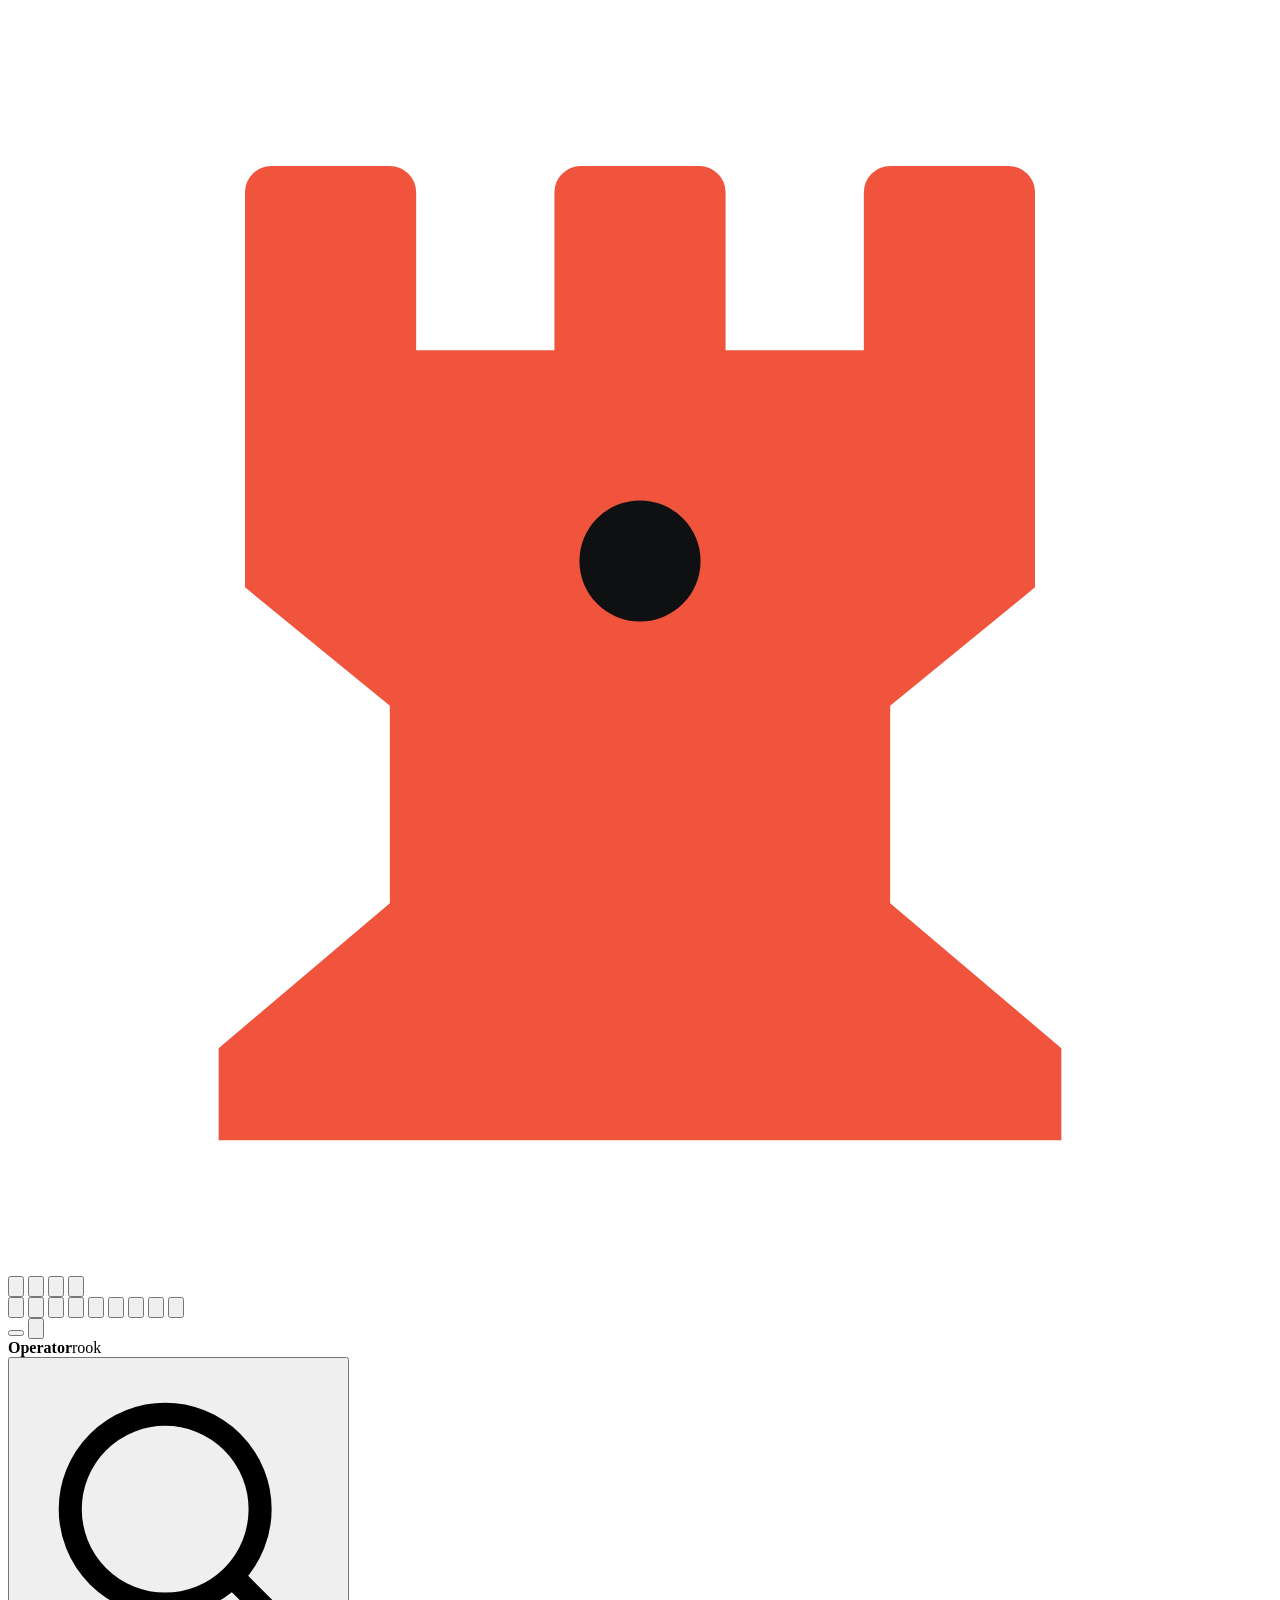
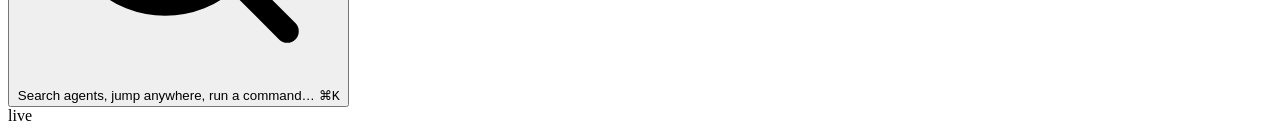
==== cmd/rook/web/operator.html @ 4464fd5d "Merge feature/page-reviews" ====
<!doctype html>
<html lang="en">
<head>
  <meta charset="utf-8" />
  <meta name="viewport" content="width=device-width, initial-scale=1, viewport-fit=cover" />
  <title>rook · operator</title>
  <link rel="icon" href="/favicon.svg" />
  <link rel="stylesheet" href="/vendor/xterm.css" />
  <link rel="stylesheet" href="/vendor/highlight.css" />
  <link rel="stylesheet" href="/charts.css?v=op2" />
  <link rel="stylesheet" href="/diffview.css?v=op2" />
  <link rel="stylesheet" href="/board.css?v=op2" />
  <link rel="stylesheet" href="/operator.css?v=op2" />
  <script>try{document.documentElement.setAttribute('data-theme', localStorage.getItem('opTheme')||'dark');}catch(e){}</script>
  <script>/* the Operator UI is not a PWA — drop any stale service worker/caches left by the classic app so assets are never served stale */
  if('serviceWorker' in navigator){navigator.serviceWorker.getRegistrations().then(function(rs){rs.forEach(function(r){r.unregister();});}).catch(function(){});}
  if(window.caches&&caches.keys){caches.keys().then(function(ks){ks.forEach(function(k){caches.delete(k);});}).catch(function(){});}</script>
</head>
<body>
  <div class="op-root">
    <nav class="op-rail">
      <div class="op-brand" title="rook"><svg viewBox="0 0 48 48" fill="none"><g fill="#f0543c"><rect x="9" y="6" width="6.5" height="10" rx="1"/><rect x="20.75" y="6" width="6.5" height="10" rx="1"/><rect x="32.5" y="6" width="6.5" height="10" rx="1"/><path d="M9 13 H39 V22 L33.5 26.5 V34 L40 39.5 V43 H8 V39.5 L14.5 34 V26.5 L9 22 Z"/><circle cx="24" cy="21" r="2.3" fill="#0f1012"/></g></svg></div>
      <button class="op-rail-btn active" data-view="operator" data-tip="Operator (g o)"><svg viewBox="0 0 24 24" fill="none" stroke="currentColor" stroke-width="1.7"><rect x="3" y="3" width="7" height="7" rx="1.5"/><rect x="14" y="3" width="7" height="7" rx="1.5"/><rect x="3" y="14" width="7" height="7" rx="1.5"/><rect x="14" y="14" width="7" height="7" rx="1.5"/></svg></button>
      <button class="op-rail-btn" data-view="insights" data-tip="Insights (g i)"><svg viewBox="0 0 24 24" fill="none" stroke="currentColor" stroke-width="1.7" stroke-linecap="round" stroke-linejoin="round"><path d="M4 19V5M4 19h16M8 15l3-4 3 2 4-6"/></svg></button>
      <button class="op-rail-btn" data-view="board" data-tip="Board (g b)"><svg viewBox="0 0 24 24" fill="none" stroke="currentColor" stroke-width="1.7"><rect x="3" y="4" width="5" height="16" rx="1.5"/><rect x="9.5" y="4" width="5" height="10" rx="1.5"/><rect x="16" y="4" width="5" height="13" rx="1.5"/></svg></button>
      <button class="op-rail-btn" data-view="graph" data-tip="Task graphs (g t)"><svg viewBox="0 0 24 24" fill="none" stroke="currentColor" stroke-width="1.7" stroke-linecap="round" stroke-linejoin="round"><circle cx="5.5" cy="12" r="2.5"/><circle cx="18.5" cy="6" r="2.5"/><circle cx="18.5" cy="18" r="2.5"/><path d="M7.8 10.8 16.3 7M7.8 13.2 16.3 17"/></svg></button>
      <div class="op-rail-div"></div>
      <button class="op-rail-btn" data-view="github" data-tip="GitHub"><svg viewBox="0 0 24 24" fill="none" stroke="currentColor" stroke-width="1.7" stroke-linecap="round" stroke-linejoin="round"><path d="M9 19c-4.3 1.4-4.3-2.5-6-3m12 5v-3.5c0-1 .1-1.4-.5-2 2.8-.3 5.5-1.4 5.5-6a4.6 4.6 0 0 0-1.3-3.2 4.2 4.2 0 0 0-.1-3.2s-1.1-.3-3.5 1.3a12 12 0 0 0-6.2 0C6.5 2.8 5.4 3.1 5.4 3.1a4.2 4.2 0 0 0-.1 3.2A4.6 4.6 0 0 0 4 9.5c0 4.6 2.7 5.7 5.5 6-.6.6-.6 1.2-.5 2V21"/></svg></button>
      <button class="op-rail-btn" data-view="reviews" data-tip="Reviews"><svg viewBox="0 0 24 24" fill="none" stroke="currentColor" stroke-width="1.7" stroke-linecap="round" stroke-linejoin="round"><circle cx="11" cy="11" r="6.5"/><path d="m20 20-4.4-4.4M8.5 11l1.8 1.8 3.4-3.6"/></svg></button>
      <button class="op-rail-btn" data-view="summaries" data-tip="Summaries"><svg viewBox="0 0 24 24" fill="none" stroke="currentColor" stroke-width="1.7" stroke-linecap="round" stroke-linejoin="round"><path d="M4 5h16M4 10h16M4 15h10M4 20h10"/></svg></button>
      <button class="op-rail-btn" data-view="notifications" data-tip="Notifications"><svg viewBox="0 0 24 24" fill="none" stroke="currentColor" stroke-width="1.7" stroke-linecap="round" stroke-linejoin="round"><path d="M18 8a6 6 0 0 0-12 0c0 7-3 9-3 9h18s-3-2-3-9"/><path d="M13.7 21a2 2 0 0 1-3.4 0"/></svg></button>
      <button class="op-rail-btn" data-view="loops" data-tip="Loops"><svg viewBox="0 0 24 24" fill="none" stroke="currentColor" stroke-width="1.7" stroke-linecap="round" stroke-linejoin="round"><path d="m17 2 4 4-4 4"/><path d="M3 11V9a3 3 0 0 1 3-3h15"/><path d="m7 22-4-4 4-4"/><path d="M21 13v2a3 3 0 0 1-3 3H3"/></svg></button>
      <button class="op-rail-btn" data-view="dev" data-tip="Dev servers"><svg viewBox="0 0 24 24" fill="none" stroke="currentColor" stroke-width="1.7" stroke-linejoin="round"><rect x="3" y="4" width="18" height="7" rx="2"/><rect x="3" y="14" width="18" height="6" rx="2"/><path d="M7 7.5h.01M7 17h.01" stroke-linecap="round"/></svg></button>
      <button class="op-rail-btn" data-view="audit" data-tip="Audit / savings"><svg viewBox="0 0 24 24" fill="none" stroke="currentColor" stroke-width="1.7" stroke-linecap="round" stroke-linejoin="round"><path d="M12 2 4 6v6c0 5 3.4 8.5 8 10 4.6-1.5 8-5 8-10V6l-8-4z"/><path d="M9 12l2 2 4-4"/></svg></button>
      <button class="op-rail-btn" data-view="kit" data-tip="Agents &amp; skills"><svg viewBox="0 0 24 24" fill="none" stroke="currentColor" stroke-width="1.7" stroke-linecap="round" stroke-linejoin="round"><path d="M12 3 3 7.5l9 4.5 9-4.5z"/><path d="m3 12 9 4.5 9-4.5"/><path d="m3 16.5 9 4.5 9-4.5"/></svg></button>
      <button class="op-rail-btn" data-view="workspace" data-tip="Workspace — worktrees & hooks"><svg viewBox="0 0 24 24" fill="none" stroke="currentColor" stroke-width="1.7" stroke-linecap="round" stroke-linejoin="round"><path d="M3 7a2 2 0 0 1 2-2h4l2 2h8a2 2 0 0 1 2 2v8a2 2 0 0 1-2 2H5a2 2 0 0 1-2-2z"/></svg></button>
      <div class="op-rail-spacer"></div>
      <button class="op-rail-btn" id="opTheme" data-tip="Toggle light / dark"><span class="op-theme-icon" id="opThemeIcon"></span></button>
      <button class="op-rail-btn" data-view="settings" data-tip="Settings"><svg viewBox="0 0 24 24" fill="none" stroke="currentColor" stroke-width="1.7" stroke-linecap="round" stroke-linejoin="round"><circle cx="12" cy="12" r="3"/><path d="M19.4 15a1.65 1.65 0 0 0 .33 1.82l.06.06a2 2 0 1 1-2.83 2.83l-.06-.06a1.65 1.65 0 0 0-1.82-.33 1.65 1.65 0 0 0-1 1.51V21a2 2 0 1 1-4 0v-.09A1.65 1.65 0 0 0 9 19.4a1.65 1.65 0 0 0-1.82.33l-.06.06a2 2 0 1 1-2.83-2.83l.06-.06a1.65 1.65 0 0 0 .33-1.82 1.65 1.65 0 0 0-1.51-1H3a2 2 0 1 1 0-4h.09A1.65 1.65 0 0 0 4.6 9a1.65 1.65 0 0 0-.33-1.82l-.06-.06a2 2 0 1 1 2.83-2.83l.06.06a1.65 1.65 0 0 0 1.82.33H9a1.65 1.65 0 0 0 1-1.51V3a2 2 0 1 1 4 0v.09a1.65 1.65 0 0 0 1 1.51 1.65 1.65 0 0 0 1.82-.33l.06-.06a2 2 0 1 1 2.83 2.83l-.06.06a1.65 1.65 0 0 0-.33 1.82V9a1.65 1.65 0 0 0 1.51 1H21a2 2 0 1 1 0 4h-.09a1.65 1.65 0 0 0-1.51 1z"/></svg></button>
    </nav>

    <div class="op-main">
      <header class="op-topbar">
        <div class="op-crumb" id="opCrumb"><b>Operator</b><span>rook</span></div>
        <button class="op-cmd" id="opCmd">
          <svg viewBox="0 0 24 24" fill="none" stroke="currentColor" stroke-width="1.7" stroke-linecap="round"><circle cx="11" cy="11" r="7"/><path d="m20 20-3.5-3.5"/></svg>
          <span>Search agents, jump anywhere, run a command…</span>
          <kbd>⌘K</kbd>
        </button>
        <div class="op-status-cluster">
          <span class="op-stat" id="opStatNeeds"></span>
          <span class="op-stat" id="opStatWorking"></span>
          <span class="op-conn" id="opConn"><i class="live-dot"></i><span class="ct">live</span></span>
        </div>
      </header>
      <div class="op-view" id="opView"></div>
    </div>
  </div>

  <div class="op-palette" id="opPalette" hidden>
    <div class="pal-box">
      <input class="pal-input" id="palInput" placeholder="Type to search agents or run a command…" autocomplete="off" spellcheck="false" />
      <div class="pal-list" id="palList"></div>
    </div>
  </div>

  <div class="op-toasts" id="opToasts"></div>

  <script src="/vendor/xterm.js"></script>
  <script src="/vendor/addon-fit.js"></script>
  <script src="/vendor/highlight.min.js"></script>
  <script src="/charts.js?v=op2"></script>
  <script src="/diffview.js?v=op2"></script>
  <script src="/board.js?v=op2"></script>
  <script src="/operator.js?v=op2"></script>
  <script src="/operator-github.js?v=op2"></script>
  <script src="/operator-summaries.js?v=op2"></script>
  <script src="/operator-dev.js?v=op2"></script>
  <script src="/operator-audit.js?v=op2"></script>
  <script src="/operator-workspace.js?v=op2"></script>
  <script src="/operator-graph.js?v=op2"></script>
  <script src="/operator-notifications.js?v=op2"></script>
  <script src="/operator-loops.js?v=op2"></script>
  <script src="/operator-kit.js?v=op2"></script>
  <script src="/operator-reviews.js?v=op2"></script>
</body>
</html>
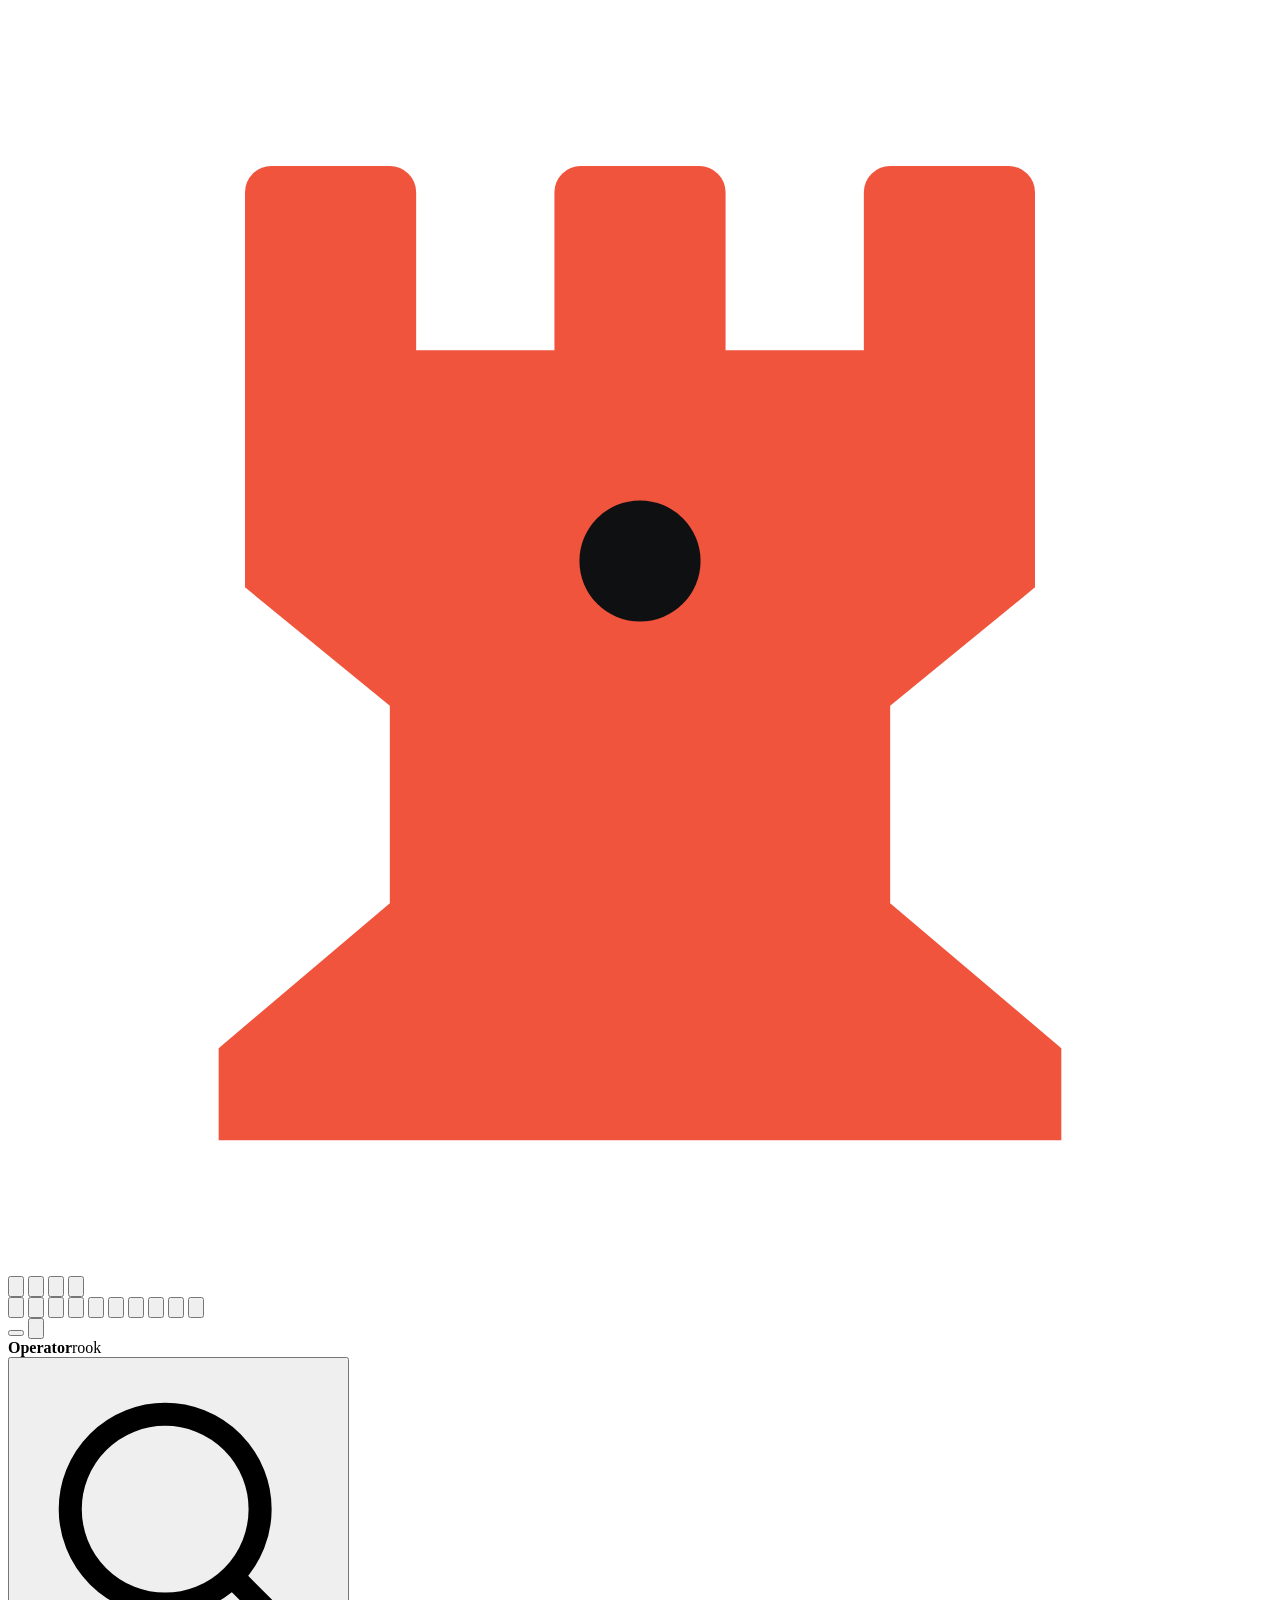
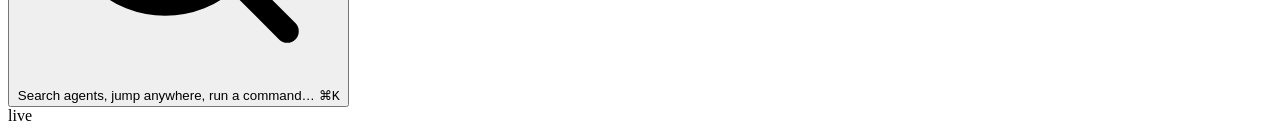
==== commit 7a88b7c4: "Merge feature/page-guardrails" ====
--- a/cmd/rook/web/operator.html
+++ b/cmd/rook/web/operator.html
@@ -34,6 +34,7 @@
       <button class="op-rail-btn" data-view="audit" data-tip="Audit / savings"><svg viewBox="0 0 24 24" fill="none" stroke="currentColor" stroke-width="1.7" stroke-linecap="round" stroke-linejoin="round"><path d="M12 2 4 6v6c0 5 3.4 8.5 8 10 4.6-1.5 8-5 8-10V6l-8-4z"/><path d="M9 12l2 2 4-4"/></svg></button>
       <button class="op-rail-btn" data-view="kit" data-tip="Agents &amp; skills"><svg viewBox="0 0 24 24" fill="none" stroke="currentColor" stroke-width="1.7" stroke-linecap="round" stroke-linejoin="round"><path d="M12 3 3 7.5l9 4.5 9-4.5z"/><path d="m3 12 9 4.5 9-4.5"/><path d="m3 16.5 9 4.5 9-4.5"/></svg></button>
       <button class="op-rail-btn" data-view="workspace" data-tip="Workspace — worktrees & hooks"><svg viewBox="0 0 24 24" fill="none" stroke="currentColor" stroke-width="1.7" stroke-linecap="round" stroke-linejoin="round"><path d="M3 7a2 2 0 0 1 2-2h4l2 2h8a2 2 0 0 1 2 2v8a2 2 0 0 1-2 2H5a2 2 0 0 1-2-2z"/></svg></button>
+      <button class="op-rail-btn" data-view="guardrails" data-tip="Guardrails"><svg viewBox="0 0 24 24" fill="none" stroke="currentColor" stroke-width="1.7" stroke-linecap="round" stroke-linejoin="round"><path d="M3 9h18M3 15h18M6 6v13M12 6v13M18 6v13"/></svg></button>
       <div class="op-rail-spacer"></div>
       <button class="op-rail-btn" id="opTheme" data-tip="Toggle light / dark"><span class="op-theme-icon" id="opThemeIcon"></span></button>
       <button class="op-rail-btn" data-view="settings" data-tip="Settings"><svg viewBox="0 0 24 24" fill="none" stroke="currentColor" stroke-width="1.7" stroke-linecap="round" stroke-linejoin="round"><circle cx="12" cy="12" r="3"/><path d="M19.4 15a1.65 1.65 0 0 0 .33 1.82l.06.06a2 2 0 1 1-2.83 2.83l-.06-.06a1.65 1.65 0 0 0-1.82-.33 1.65 1.65 0 0 0-1 1.51V21a2 2 0 1 1-4 0v-.09A1.65 1.65 0 0 0 9 19.4a1.65 1.65 0 0 0-1.82.33l-.06.06a2 2 0 1 1-2.83-2.83l.06-.06a1.65 1.65 0 0 0 .33-1.82 1.65 1.65 0 0 0-1.51-1H3a2 2 0 1 1 0-4h.09A1.65 1.65 0 0 0 4.6 9a1.65 1.65 0 0 0-.33-1.82l-.06-.06a2 2 0 1 1 2.83-2.83l.06.06a1.65 1.65 0 0 0 1.82.33H9a1.65 1.65 0 0 0 1-1.51V3a2 2 0 1 1 4 0v.09a1.65 1.65 0 0 0 1 1.51 1.65 1.65 0 0 0 1.82-.33l.06-.06a2 2 0 1 1 2.83 2.83l-.06.06a1.65 1.65 0 0 0-.33 1.82V9a1.65 1.65 0 0 0 1.51 1H21a2 2 0 1 1 0 4h-.09a1.65 1.65 0 0 0-1.51 1z"/></svg></button>
@@ -83,5 +84,6 @@
   <script src="/operator-loops.js?v=op2"></script>
   <script src="/operator-kit.js?v=op2"></script>
   <script src="/operator-reviews.js?v=op2"></script>
+  <script src="/operator-guardrails.js?v=op2"></script>
 </body>
 </html>
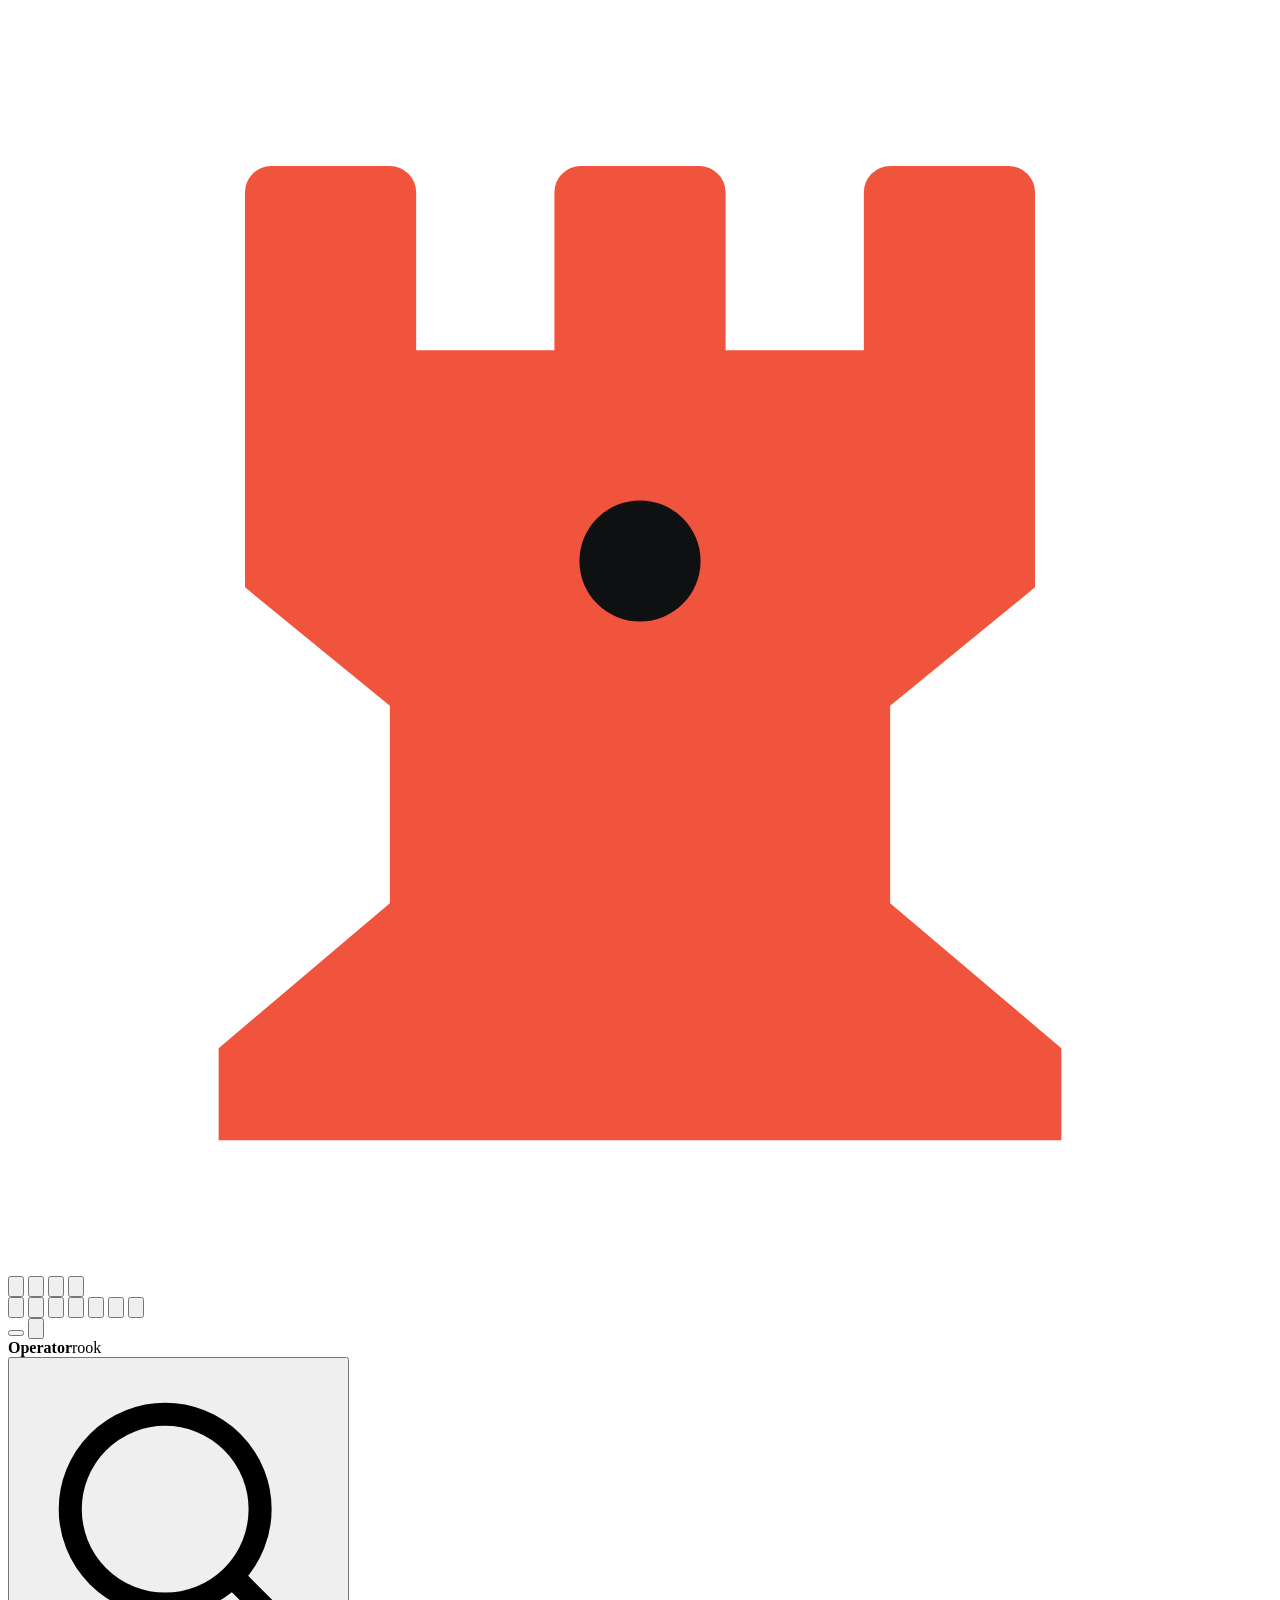
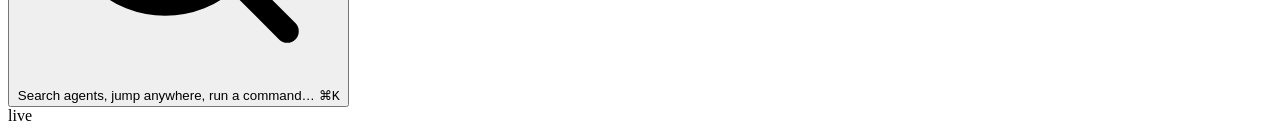
==== commit 3682fe97: "Local rook work from agentpeek-local: PR board, system monitor, orphan cleanup, repoRoots, Peek mac " ====
--- a/cmd/rook/web/operator.html
+++ b/cmd/rook/web/operator.html
@@ -22,19 +22,16 @@
       <div class="op-brand" title="rook"><svg viewBox="0 0 48 48" fill="none"><g fill="#f0543c"><rect x="9" y="6" width="6.5" height="10" rx="1"/><rect x="20.75" y="6" width="6.5" height="10" rx="1"/><rect x="32.5" y="6" width="6.5" height="10" rx="1"/><path d="M9 13 H39 V22 L33.5 26.5 V34 L40 39.5 V43 H8 V39.5 L14.5 34 V26.5 L9 22 Z"/><circle cx="24" cy="21" r="2.3" fill="#0f1012"/></g></svg></div>
       <button class="op-rail-btn active" data-view="operator" data-tip="Operator (g o)"><svg viewBox="0 0 24 24" fill="none" stroke="currentColor" stroke-width="1.7"><rect x="3" y="3" width="7" height="7" rx="1.5"/><rect x="14" y="3" width="7" height="7" rx="1.5"/><rect x="3" y="14" width="7" height="7" rx="1.5"/><rect x="14" y="14" width="7" height="7" rx="1.5"/></svg></button>
       <button class="op-rail-btn" data-view="insights" data-tip="Insights (g i)"><svg viewBox="0 0 24 24" fill="none" stroke="currentColor" stroke-width="1.7" stroke-linecap="round" stroke-linejoin="round"><path d="M4 19V5M4 19h16M8 15l3-4 3 2 4-6"/></svg></button>
-      <button class="op-rail-btn" data-view="board" data-tip="Board (g b)"><svg viewBox="0 0 24 24" fill="none" stroke="currentColor" stroke-width="1.7"><rect x="3" y="4" width="5" height="16" rx="1.5"/><rect x="9.5" y="4" width="5" height="10" rx="1.5"/><rect x="16" y="4" width="5" height="13" rx="1.5"/></svg></button>
+      <button class="op-rail-btn" data-view="board" data-tip="Pull requests (g b)"><svg viewBox="0 0 24 24" fill="none" stroke="currentColor" stroke-width="1.7"><rect x="3" y="4" width="5" height="16" rx="1.5"/><rect x="9.5" y="4" width="5" height="10" rx="1.5"/><rect x="16" y="4" width="5" height="13" rx="1.5"/></svg></button>
       <button class="op-rail-btn" data-view="graph" data-tip="Task graphs (g t)"><svg viewBox="0 0 24 24" fill="none" stroke="currentColor" stroke-width="1.7" stroke-linecap="round" stroke-linejoin="round"><circle cx="5.5" cy="12" r="2.5"/><circle cx="18.5" cy="6" r="2.5"/><circle cx="18.5" cy="18" r="2.5"/><path d="M7.8 10.8 16.3 7M7.8 13.2 16.3 17"/></svg></button>
       <div class="op-rail-div"></div>
       <button class="op-rail-btn" data-view="github" data-tip="GitHub"><svg viewBox="0 0 24 24" fill="none" stroke="currentColor" stroke-width="1.7" stroke-linecap="round" stroke-linejoin="round"><path d="M9 19c-4.3 1.4-4.3-2.5-6-3m12 5v-3.5c0-1 .1-1.4-.5-2 2.8-.3 5.5-1.4 5.5-6a4.6 4.6 0 0 0-1.3-3.2 4.2 4.2 0 0 0-.1-3.2s-1.1-.3-3.5 1.3a12 12 0 0 0-6.2 0C6.5 2.8 5.4 3.1 5.4 3.1a4.2 4.2 0 0 0-.1 3.2A4.6 4.6 0 0 0 4 9.5c0 4.6 2.7 5.7 5.5 6-.6.6-.6 1.2-.5 2V21"/></svg></button>
-      <button class="op-rail-btn" data-view="reviews" data-tip="Reviews"><svg viewBox="0 0 24 24" fill="none" stroke="currentColor" stroke-width="1.7" stroke-linecap="round" stroke-linejoin="round"><circle cx="11" cy="11" r="6.5"/><path d="m20 20-4.4-4.4M8.5 11l1.8 1.8 3.4-3.6"/></svg></button>
       <button class="op-rail-btn" data-view="summaries" data-tip="Summaries"><svg viewBox="0 0 24 24" fill="none" stroke="currentColor" stroke-width="1.7" stroke-linecap="round" stroke-linejoin="round"><path d="M4 5h16M4 10h16M4 15h10M4 20h10"/></svg></button>
       <button class="op-rail-btn" data-view="notifications" data-tip="Notifications"><svg viewBox="0 0 24 24" fill="none" stroke="currentColor" stroke-width="1.7" stroke-linecap="round" stroke-linejoin="round"><path d="M18 8a6 6 0 0 0-12 0c0 7-3 9-3 9h18s-3-2-3-9"/><path d="M13.7 21a2 2 0 0 1-3.4 0"/></svg></button>
-      <button class="op-rail-btn" data-view="loops" data-tip="Loops"><svg viewBox="0 0 24 24" fill="none" stroke="currentColor" stroke-width="1.7" stroke-linecap="round" stroke-linejoin="round"><path d="m17 2 4 4-4 4"/><path d="M3 11V9a3 3 0 0 1 3-3h15"/><path d="m7 22-4-4 4-4"/><path d="M21 13v2a3 3 0 0 1-3 3H3"/></svg></button>
+      <button class="op-rail-btn" data-view="system" data-tip="System health (g y)"><svg viewBox="0 0 24 24" fill="none" stroke="currentColor" stroke-width="1.7" stroke-linecap="round" stroke-linejoin="round"><path d="M3 12h3l2.5-6 4 13 2.5-7h4"/></svg></button>
       <button class="op-rail-btn" data-view="dev" data-tip="Dev servers"><svg viewBox="0 0 24 24" fill="none" stroke="currentColor" stroke-width="1.7" stroke-linejoin="round"><rect x="3" y="4" width="18" height="7" rx="2"/><rect x="3" y="14" width="18" height="6" rx="2"/><path d="M7 7.5h.01M7 17h.01" stroke-linecap="round"/></svg></button>
       <button class="op-rail-btn" data-view="audit" data-tip="Audit / savings"><svg viewBox="0 0 24 24" fill="none" stroke="currentColor" stroke-width="1.7" stroke-linecap="round" stroke-linejoin="round"><path d="M12 2 4 6v6c0 5 3.4 8.5 8 10 4.6-1.5 8-5 8-10V6l-8-4z"/><path d="M9 12l2 2 4-4"/></svg></button>
-      <button class="op-rail-btn" data-view="kit" data-tip="Agents &amp; skills"><svg viewBox="0 0 24 24" fill="none" stroke="currentColor" stroke-width="1.7" stroke-linecap="round" stroke-linejoin="round"><path d="M12 3 3 7.5l9 4.5 9-4.5z"/><path d="m3 12 9 4.5 9-4.5"/><path d="m3 16.5 9 4.5 9-4.5"/></svg></button>
       <button class="op-rail-btn" data-view="workspace" data-tip="Workspace — worktrees & hooks"><svg viewBox="0 0 24 24" fill="none" stroke="currentColor" stroke-width="1.7" stroke-linecap="round" stroke-linejoin="round"><path d="M3 7a2 2 0 0 1 2-2h4l2 2h8a2 2 0 0 1 2 2v8a2 2 0 0 1-2 2H5a2 2 0 0 1-2-2z"/></svg></button>
-      <button class="op-rail-btn" data-view="guardrails" data-tip="Guardrails"><svg viewBox="0 0 24 24" fill="none" stroke="currentColor" stroke-width="1.7" stroke-linecap="round" stroke-linejoin="round"><path d="M3 9h18M3 15h18M6 6v13M12 6v13M18 6v13"/></svg></button>
       <div class="op-rail-spacer"></div>
       <button class="op-rail-btn" id="opTheme" data-tip="Toggle light / dark"><span class="op-theme-icon" id="opThemeIcon"></span></button>
       <button class="op-rail-btn" data-view="settings" data-tip="Settings"><svg viewBox="0 0 24 24" fill="none" stroke="currentColor" stroke-width="1.7" stroke-linecap="round" stroke-linejoin="round"><circle cx="12" cy="12" r="3"/><path d="M19.4 15a1.65 1.65 0 0 0 .33 1.82l.06.06a2 2 0 1 1-2.83 2.83l-.06-.06a1.65 1.65 0 0 0-1.82-.33 1.65 1.65 0 0 0-1 1.51V21a2 2 0 1 1-4 0v-.09A1.65 1.65 0 0 0 9 19.4a1.65 1.65 0 0 0-1.82.33l-.06.06a2 2 0 1 1-2.83-2.83l.06-.06a1.65 1.65 0 0 0 .33-1.82 1.65 1.65 0 0 0-1.51-1H3a2 2 0 1 1 0-4h.09A1.65 1.65 0 0 0 4.6 9a1.65 1.65 0 0 0-.33-1.82l-.06-.06a2 2 0 1 1 2.83-2.83l.06.06a1.65 1.65 0 0 0 1.82.33H9a1.65 1.65 0 0 0 1-1.51V3a2 2 0 1 1 4 0v.09a1.65 1.65 0 0 0 1 1.51 1.65 1.65 0 0 0 1.82-.33l.06-.06a2 2 0 1 1 2.83 2.83l-.06.06a1.65 1.65 0 0 0-.33 1.82V9a1.65 1.65 0 0 0 1.51 1H21a2 2 0 1 1 0 4h-.09a1.65 1.65 0 0 0-1.51 1z"/></svg></button>
@@ -76,14 +73,11 @@
   <script src="/operator.js?v=op2"></script>
   <script src="/operator-github.js?v=op2"></script>
   <script src="/operator-summaries.js?v=op2"></script>
+  <script src="/operator-system.js?v=op2"></script>
   <script src="/operator-dev.js?v=op2"></script>
   <script src="/operator-audit.js?v=op2"></script>
   <script src="/operator-workspace.js?v=op2"></script>
   <script src="/operator-graph.js?v=op2"></script>
   <script src="/operator-notifications.js?v=op2"></script>
-  <script src="/operator-loops.js?v=op2"></script>
-  <script src="/operator-kit.js?v=op2"></script>
-  <script src="/operator-reviews.js?v=op2"></script>
-  <script src="/operator-guardrails.js?v=op2"></script>
 </body>
 </html>
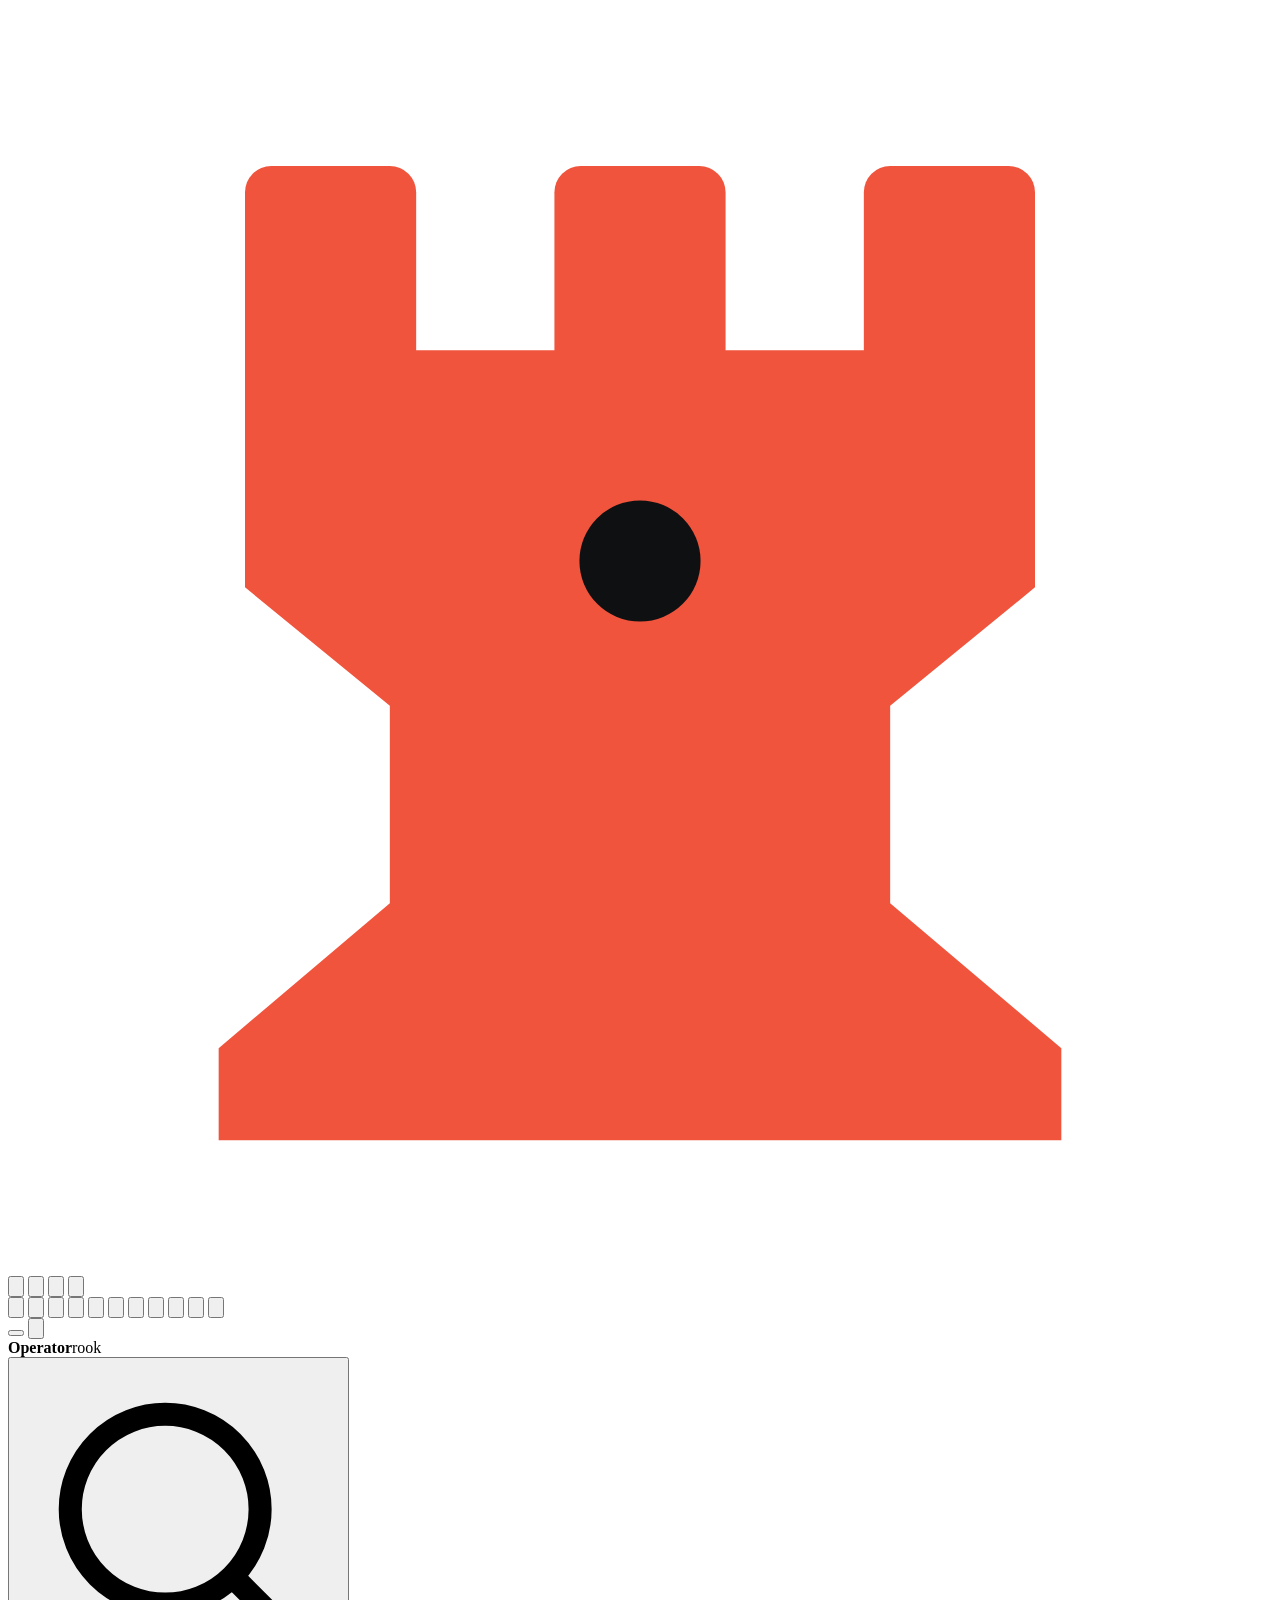
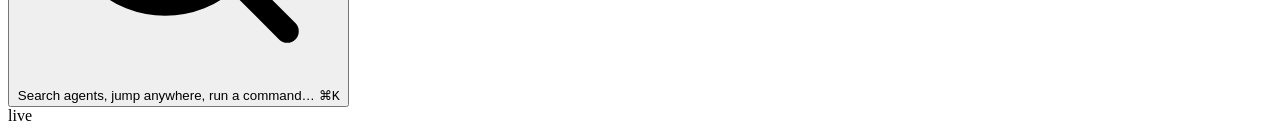
==== commit 358da931: "Merge local rook work (PR board, system monitor, orphans, repoRoots, Peek)" ====
--- a/cmd/rook/web/operator.html
+++ b/cmd/rook/web/operator.html
@@ -7,10 +7,10 @@
   <link rel="icon" href="/favicon.svg" />
   <link rel="stylesheet" href="/vendor/xterm.css" />
   <link rel="stylesheet" href="/vendor/highlight.css" />
-  <link rel="stylesheet" href="/charts.css?v=op2" />
-  <link rel="stylesheet" href="/diffview.css?v=op2" />
-  <link rel="stylesheet" href="/board.css?v=op2" />
-  <link rel="stylesheet" href="/operator.css?v=op2" />
+  <link rel="stylesheet" href="/charts.css?v=op4" />
+  <link rel="stylesheet" href="/diffview.css?v=op4" />
+  <link rel="stylesheet" href="/board.css?v=op4" />
+  <link rel="stylesheet" href="/operator.css?v=op4" />
   <script>try{document.documentElement.setAttribute('data-theme', localStorage.getItem('opTheme')||'dark');}catch(e){}</script>
   <script>/* the Operator UI is not a PWA — drop any stale service worker/caches left by the classic app so assets are never served stale */
   if('serviceWorker' in navigator){navigator.serviceWorker.getRegistrations().then(function(rs){rs.forEach(function(r){r.unregister();});}).catch(function(){});}
@@ -26,12 +26,16 @@
       <button class="op-rail-btn" data-view="graph" data-tip="Task graphs (g t)"><svg viewBox="0 0 24 24" fill="none" stroke="currentColor" stroke-width="1.7" stroke-linecap="round" stroke-linejoin="round"><circle cx="5.5" cy="12" r="2.5"/><circle cx="18.5" cy="6" r="2.5"/><circle cx="18.5" cy="18" r="2.5"/><path d="M7.8 10.8 16.3 7M7.8 13.2 16.3 17"/></svg></button>
       <div class="op-rail-div"></div>
       <button class="op-rail-btn" data-view="github" data-tip="GitHub"><svg viewBox="0 0 24 24" fill="none" stroke="currentColor" stroke-width="1.7" stroke-linecap="round" stroke-linejoin="round"><path d="M9 19c-4.3 1.4-4.3-2.5-6-3m12 5v-3.5c0-1 .1-1.4-.5-2 2.8-.3 5.5-1.4 5.5-6a4.6 4.6 0 0 0-1.3-3.2 4.2 4.2 0 0 0-.1-3.2s-1.1-.3-3.5 1.3a12 12 0 0 0-6.2 0C6.5 2.8 5.4 3.1 5.4 3.1a4.2 4.2 0 0 0-.1 3.2A4.6 4.6 0 0 0 4 9.5c0 4.6 2.7 5.7 5.5 6-.6.6-.6 1.2-.5 2V21"/></svg></button>
+      <button class="op-rail-btn" data-view="reviews" data-tip="Reviews"><svg viewBox="0 0 24 24" fill="none" stroke="currentColor" stroke-width="1.7" stroke-linecap="round" stroke-linejoin="round"><circle cx="11" cy="11" r="6.5"/><path d="m20 20-4.4-4.4M8.5 11l1.8 1.8 3.4-3.6"/></svg></button>
       <button class="op-rail-btn" data-view="summaries" data-tip="Summaries"><svg viewBox="0 0 24 24" fill="none" stroke="currentColor" stroke-width="1.7" stroke-linecap="round" stroke-linejoin="round"><path d="M4 5h16M4 10h16M4 15h10M4 20h10"/></svg></button>
       <button class="op-rail-btn" data-view="notifications" data-tip="Notifications"><svg viewBox="0 0 24 24" fill="none" stroke="currentColor" stroke-width="1.7" stroke-linecap="round" stroke-linejoin="round"><path d="M18 8a6 6 0 0 0-12 0c0 7-3 9-3 9h18s-3-2-3-9"/><path d="M13.7 21a2 2 0 0 1-3.4 0"/></svg></button>
+      <button class="op-rail-btn" data-view="loops" data-tip="Loops"><svg viewBox="0 0 24 24" fill="none" stroke="currentColor" stroke-width="1.7" stroke-linecap="round" stroke-linejoin="round"><path d="m17 2 4 4-4 4"/><path d="M3 11V9a3 3 0 0 1 3-3h15"/><path d="m7 22-4-4 4-4"/><path d="M21 13v2a3 3 0 0 1-3 3H3"/></svg></button>
       <button class="op-rail-btn" data-view="system" data-tip="System health (g y)"><svg viewBox="0 0 24 24" fill="none" stroke="currentColor" stroke-width="1.7" stroke-linecap="round" stroke-linejoin="round"><path d="M3 12h3l2.5-6 4 13 2.5-7h4"/></svg></button>
       <button class="op-rail-btn" data-view="dev" data-tip="Dev servers"><svg viewBox="0 0 24 24" fill="none" stroke="currentColor" stroke-width="1.7" stroke-linejoin="round"><rect x="3" y="4" width="18" height="7" rx="2"/><rect x="3" y="14" width="18" height="6" rx="2"/><path d="M7 7.5h.01M7 17h.01" stroke-linecap="round"/></svg></button>
       <button class="op-rail-btn" data-view="audit" data-tip="Audit / savings"><svg viewBox="0 0 24 24" fill="none" stroke="currentColor" stroke-width="1.7" stroke-linecap="round" stroke-linejoin="round"><path d="M12 2 4 6v6c0 5 3.4 8.5 8 10 4.6-1.5 8-5 8-10V6l-8-4z"/><path d="M9 12l2 2 4-4"/></svg></button>
+      <button class="op-rail-btn" data-view="kit" data-tip="Agents &amp; skills"><svg viewBox="0 0 24 24" fill="none" stroke="currentColor" stroke-width="1.7" stroke-linecap="round" stroke-linejoin="round"><path d="M12 3 3 7.5l9 4.5 9-4.5z"/><path d="m3 12 9 4.5 9-4.5"/><path d="m3 16.5 9 4.5 9-4.5"/></svg></button>
       <button class="op-rail-btn" data-view="workspace" data-tip="Workspace — worktrees & hooks"><svg viewBox="0 0 24 24" fill="none" stroke="currentColor" stroke-width="1.7" stroke-linecap="round" stroke-linejoin="round"><path d="M3 7a2 2 0 0 1 2-2h4l2 2h8a2 2 0 0 1 2 2v8a2 2 0 0 1-2 2H5a2 2 0 0 1-2-2z"/></svg></button>
+      <button class="op-rail-btn" data-view="guardrails" data-tip="Guardrails"><svg viewBox="0 0 24 24" fill="none" stroke="currentColor" stroke-width="1.7" stroke-linecap="round" stroke-linejoin="round"><rect x="5" y="11" width="14" height="10" rx="2"/><path d="M8 11V7a4 4 0 0 1 8 0v4"/></svg></button>
       <div class="op-rail-spacer"></div>
       <button class="op-rail-btn" id="opTheme" data-tip="Toggle light / dark"><span class="op-theme-icon" id="opThemeIcon"></span></button>
       <button class="op-rail-btn" data-view="settings" data-tip="Settings"><svg viewBox="0 0 24 24" fill="none" stroke="currentColor" stroke-width="1.7" stroke-linecap="round" stroke-linejoin="round"><circle cx="12" cy="12" r="3"/><path d="M19.4 15a1.65 1.65 0 0 0 .33 1.82l.06.06a2 2 0 1 1-2.83 2.83l-.06-.06a1.65 1.65 0 0 0-1.82-.33 1.65 1.65 0 0 0-1 1.51V21a2 2 0 1 1-4 0v-.09A1.65 1.65 0 0 0 9 19.4a1.65 1.65 0 0 0-1.82.33l-.06.06a2 2 0 1 1-2.83-2.83l.06-.06a1.65 1.65 0 0 0 .33-1.82 1.65 1.65 0 0 0-1.51-1H3a2 2 0 1 1 0-4h.09A1.65 1.65 0 0 0 4.6 9a1.65 1.65 0 0 0-.33-1.82l-.06-.06a2 2 0 1 1 2.83-2.83l.06.06a1.65 1.65 0 0 0 1.82.33H9a1.65 1.65 0 0 0 1-1.51V3a2 2 0 1 1 4 0v.09a1.65 1.65 0 0 0 1 1.51 1.65 1.65 0 0 0 1.82-.33l.06-.06a2 2 0 1 1 2.83 2.83l-.06.06a1.65 1.65 0 0 0-.33 1.82V9a1.65 1.65 0 0 0 1.51 1H21a2 2 0 1 1 0 4h-.09a1.65 1.65 0 0 0-1.51 1z"/></svg></button>
@@ -67,17 +71,21 @@
   <script src="/vendor/xterm.js"></script>
   <script src="/vendor/addon-fit.js"></script>
   <script src="/vendor/highlight.min.js"></script>
-  <script src="/charts.js?v=op2"></script>
-  <script src="/diffview.js?v=op2"></script>
-  <script src="/board.js?v=op2"></script>
-  <script src="/operator.js?v=op2"></script>
-  <script src="/operator-github.js?v=op2"></script>
-  <script src="/operator-summaries.js?v=op2"></script>
-  <script src="/operator-system.js?v=op2"></script>
-  <script src="/operator-dev.js?v=op2"></script>
-  <script src="/operator-audit.js?v=op2"></script>
-  <script src="/operator-workspace.js?v=op2"></script>
-  <script src="/operator-graph.js?v=op2"></script>
-  <script src="/operator-notifications.js?v=op2"></script>
+  <script src="/charts.js?v=op4"></script>
+  <script src="/diffview.js?v=op4"></script>
+  <script src="/board.js?v=op4"></script>
+  <script src="/operator.js?v=op4"></script>
+  <script src="/operator-github.js?v=op4"></script>
+  <script src="/operator-summaries.js?v=op4"></script>
+  <script src="/operator-dev.js?v=op4"></script>
+  <script src="/operator-audit.js?v=op4"></script>
+  <script src="/operator-workspace.js?v=op4"></script>
+  <script src="/operator-graph.js?v=op4"></script>
+  <script src="/operator-notifications.js?v=op4"></script>
+  <script src="/operator-loops.js?v=op4"></script>
+  <script src="/operator-kit.js?v=op4"></script>
+  <script src="/operator-reviews.js?v=op4"></script>
+  <script src="/operator-guardrails.js?v=op4"></script>
+  <script src="/operator-system.js?v=op4"></script>
 </body>
 </html>
